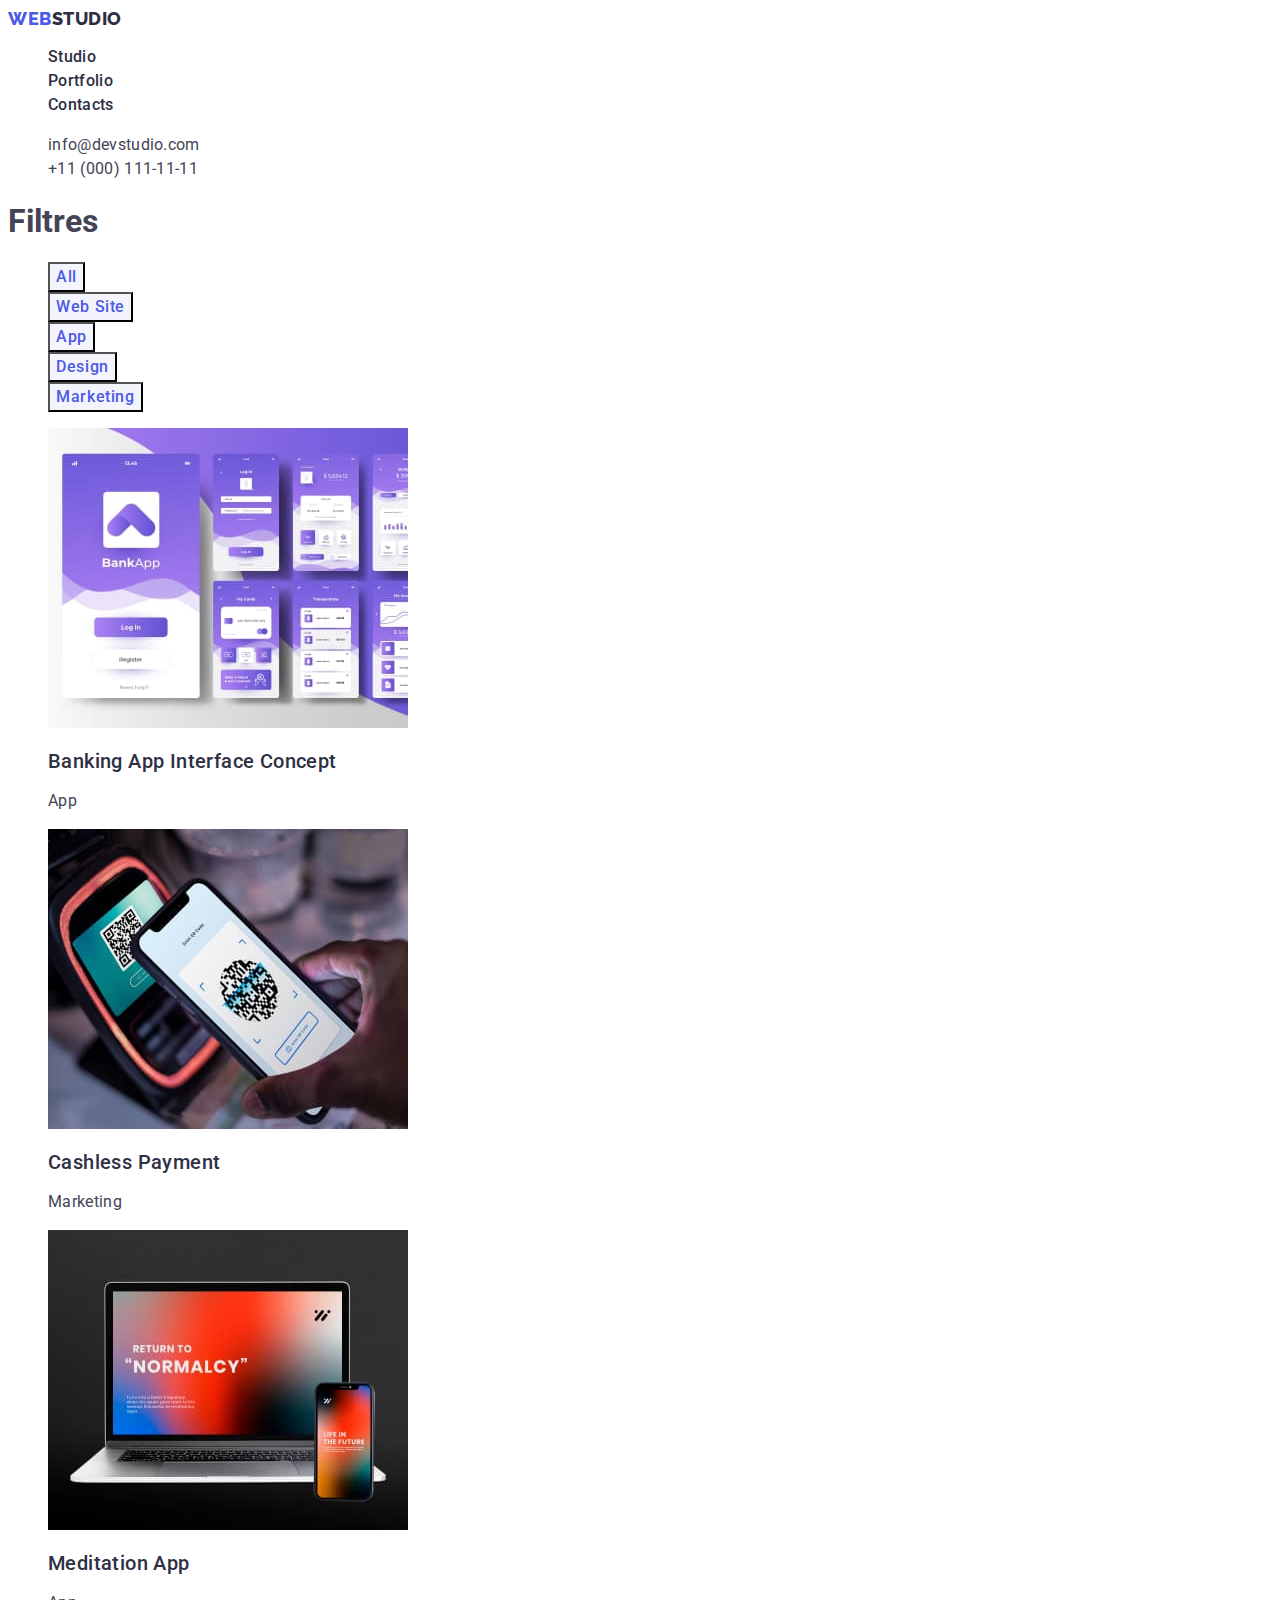
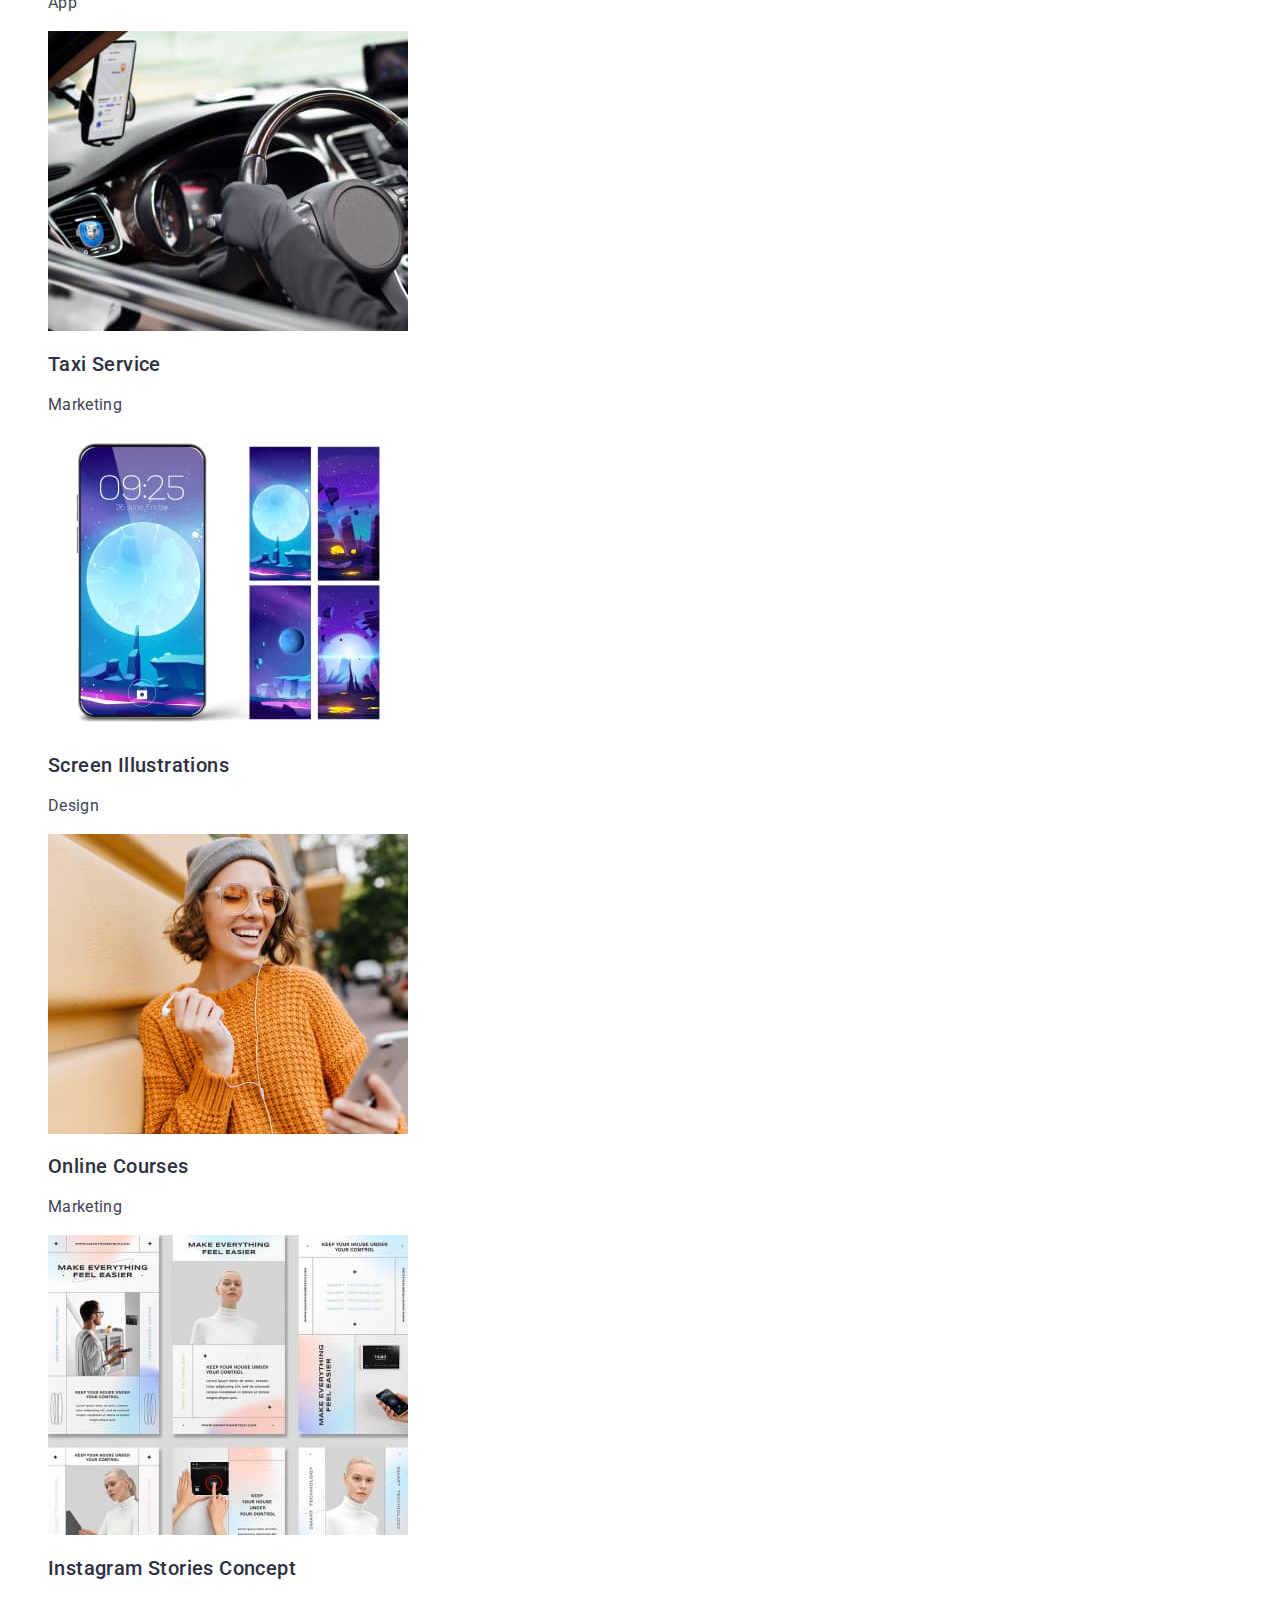
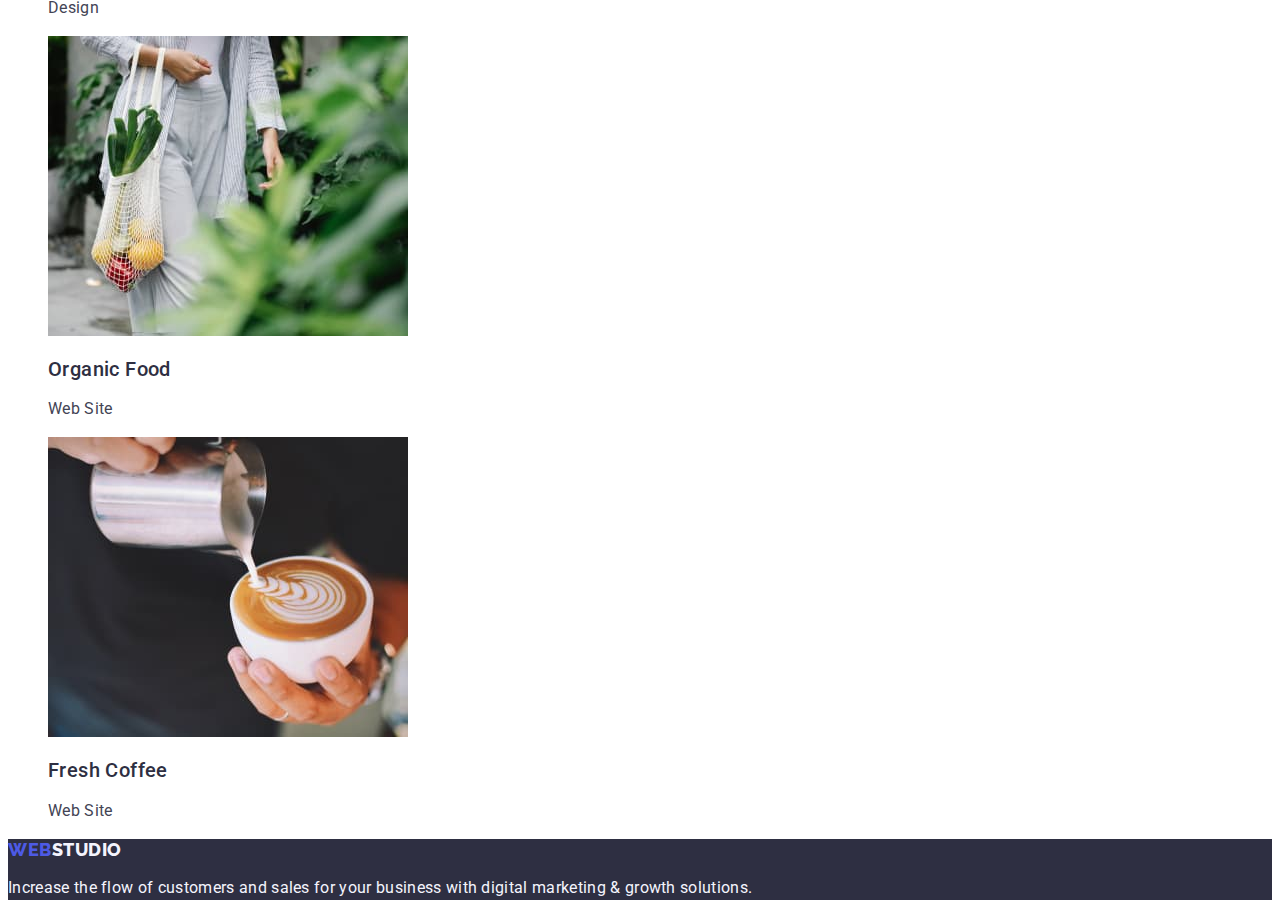
==== portfolio.html @ 87d930d7 "Initial commit" ====
<!DOCTYPE html>
<html lang="en">
<head>
    <meta charset="UTF-8">
    <meta name="viewport" content="width=device-width, initial-scale=1.0">
    <link rel="preconnect" href="https://fonts.googleapis.com">
    <link rel="preconnect" href="https://fonts.gstatic.com" crossorigin>
    <link href="https://fonts.googleapis.com/css2?family=Raleway:wght@800&family=Roboto:wght@400;500;700&display=swap"
        rel="stylesheet">
    <title>Portfolio</title>
    <link rel="stylesheet" href="./css/styles.css" />
</head>
<body>
    <header>
        <nav class="header-navigation">
          <a href="./portfolio.html" class="header-logo link">Web<span class="header-logo-span">Studio</span></a>  
            <ul class="header-menu list">
                <li class="header-menu-item"><a href="./index.html" class="header-menu-link link">Studio</a></li>
                <li class="header-menu-item"><a href="./portfolio.html" class="header-menu-link link">Portfolio</a></li>
                <li class="header-menu-item"><a href="" class="header-menu-link link">Contacts</a></li>
            </ul>
        </nav>
        <address class="adress">
            <ul class="addres-list list">
                <li><a  class="contact link" href="mailto:info@devstudio.com" >info@devstudio.com</a></li>
                <li><a class="contact link" href="tel:+110001111111" >+11 (000) 111-11-11</a></li>
            </ul>
        </address>
    </header>
    <main>
<section class="filters">
        <h1>Filtres</h1>
    <ul class="list">
        <li><button class="filters-btn" type="button">All</button></li>
        <li><button class="filters-btn" type="button">Web Site</button></li>
        <li><button class="filters-btn" type="button">App</button></li>
        <li><button class="filters-btn" type="button">Design</button></li>
        <li><button class="filters-btn" type="button">Marketing</button></li>
    </ul>
<ul class="list">
    <li><a href="" class="link"><img src="./images/Bankapp.jpg" alt="Bank app" width="360" height="300" /> 
            <h2 class="list-title">Banking App Interface Concept</h2>
            <p class="list-text">App</p> 
    </a>
    </li>
    <li><a href="" class="link"><img src="./images/Payment.jpg" alt="Payment" width="360" height="300" />
            <h2 class="list-title">Cashless Payment</h2>
            <p class="list-text">Marketing</p>
    </a>
    </li>
    <li><a href="" class="link"><img src="./images/Meditationapp.jpg" alt="Meditation" width="360" height="300" />
            <h2 class="list-title">Meditation App</h2>
            <p class="list-text">App</p>
    </a> 
    </li>
        <li><a href="" class="link"><img src="./images/Taxidriver.jpg" alt="Taxi" width="360" height="300" />
            <h2 class="list-title">Taxi Service</h2>
            <p class="list-text">Marketing</p>
        </a>
        <li><a href="" class="link"><img src="./images/Screen.jpg" alt="Screen" width="360" height="300" />
            <h2 class="list-title">Screen Illustrations</h2>
            <p class="list-text">Design</p>
        </a>
        </li>
        <li><a href="" class="link"><img src="./images/Online.jpg" alt="Online" width="360" height="300" />
            <h2 class="list-title">Online Courses</h2>
            <p class="list-text">Marketing</p>
        </a>
        </li>
    
        <li><a href="" class="link"><img src="./images/Insstory.jpg" alt="Ins story" width="360" height="300" />
            <h2 class="list-title">Instagram Stories Concept</h2>
            <p class="list-text">Design</p>
        </a>
        </li>
        <li><a href="" class="link"><img src="./images/Organicfood.jpg" alt="Organic food" width="360" height="300"/> 
            <h2 class="list-title">Organic Food</h2>
            <p class="list-text">Web Site</p>
            </a>
      </li>
        <li><a href="" class="link"><img src="./images/Freshcoffee.jpg" alt="Fresh coffee" width="360" height="300"/>
            <h2 class="list-title">Fresh Coffee</h2>
            <p class="list-text">Web Site</p>
        </a>
        </li>
</ul>
</section>
    </main>
    <footer class="footer">
        <a href="./portfolio.html" class="footer-logo link">Web<span class="footer-logo-span">Studio</span></a>
        <p class="footer-text">Increase the flow of customers and sales for your business with digital marketing & growth solutions.</p>
    </footer>
</body> 
</html>
---- css/styles.css ----
:root {
  --brand-color: #2e2f42;
  --color-text: #fff;
  --color-logo: #4d5ae5;
  --color-contact: #434455;
  --color-back: #f4f4f4;
  --color-btn: #f4f4fd;
  --color-ground: #ffffff;
}
body {
  font-family: "Roboto", sans-serif;
  color: #434455;
  background-color: var(--color-ground);
}
.link {
  text-decoration: none;
}
.list {
  list-style-type: none;
}

/** ------------- MAIN PAGE ------------**/

/** ------Hero ------ **/
.hero {
  background: var(--brand-color);
}
.hero-title {
  color: var(--color-text);
  font-size: 56px;
  text-align: center;
  font-family: "Roboto", sans-serif;
  font-weight: 700;
  line-height: 1.07;
  letter-spacing: 0.02em;
}
.hero-btn {
  color: var(--color-text);
  background: var(--color-logo);
  font-size: 16px;
  font-family: "Roboto", sans-serif;
  font-weight: 500;
  line-height: 1.5;
  letter-spacing: 0.04em;
  cursor: pointer;
}
.hero-btn:hover,
.hero-btn:focus {
  background-color: #404bbf;
}
/** ----Feature---**/
.feature-title {
  color: var(--brand-color);
  font-size: 20px;
  font-family: "Roboto", sans-serif;
  font-weight: 500;
  line-height: 1.2;
  letter-spacing: 0.02em;
}
.feature-text {
  color: var(--color-contact);
  font-size: 16px;
  font-family: "Roboto", sans-serif;
  line-height: 1.5;
  letter-spacing: 0.02em;
}

/**-----Section 3 What we are doing----**/
.do-title {
  color: var(--brand-color);
  font-size: 36px;
  text-align: center;
  font-weight: 700;
  line-height: 1.11;
  letter-spacing: 0.02em;
  text-transform: capitalize;
}

/**-----Section 4 Team ------**/
.team {
  background-color: #f4f4fd;
}
.team-item {
  background-color: var(--color-ground);
}
.team-title {
  color: var(--brand-color);
  font-size: 36px;
  text-align: center;
  font-weight: 700;
  line-height: 1.11;
  letter-spacing: 0.02em;
  text-transform: capitalize;
}
.team-names {
  color: var(--brand-color);
  font-size: 20px;
  font-family: "Roboto", sans-serif;
  font-weight: 500;
  line-height: 1.2;
  letter-spacing: 0.02em;
}
.team-jobs {
  color: var(--color-contact);
  background-color: var(--color-ground);
  font-size: 16px;
  font-family: "Roboto", sans-serif;
  line-height: 1.5;
  letter-spacing: 0.02em;
}

/**--------- HEADER ---------*/

.header-logo {
  color: var(--color-logo);
  font-size: 18px;
  font-style: normal;
  font-weight: 800;
  font-family: "Raleway", sans-serif;
  line-height: 1.17;
  letter-spacing: 0.03em;
  text-transform: uppercase;
}
.header-logo-span {
  color: var(--brand-color);
  font-size: 18px;
  font-style: normal;
  font-weight: 800;
  font-family: "Raleway", sans-serif;
  line-height: 1.17;
  letter-spacing: 0.03em;
  text-transform: uppercase;
}
.header-menu-link:hover,
.header-menu-link:focus {
  color: #404bbf;
}

.header-menu-link {
  color: var(--brand-color);
  font-size: 16px;
  font-weight: 500;
  line-height: 1.5;
  letter-spacing: 0.02em;
}

.adress {
  font-style: normal;
}
.contact {
  color: var(--color-contact);
  font-size: 16px;
  font-style: normal;
  font-weight: 400;
  line-height: 1.5;
  letter-spacing: 0.02em;
}
.contact:hover,
.contact:focus {
  color: #404bbf;
}
/**--------FILTRES--------*/
.filters-btn {
  color: var(--color-logo);
  background-color: var(--color-btn);
  font-size: 16px;
  font-family: "Roboto", sans-serif;
  font-weight: 500;
  line-height: 1.5;
  letter-spacing: 0.04em;
  cursor: pointer;
}
.filters-btn:hover,
.filters-btn:focus {
  background-color: #404bbf;
  color: var(--color-ground);
}
.list-title {
  color: var(--brand-color);
  font-size: 20px;
  font-weight: 500;
  line-height: 1.2;
  letter-spacing: 0.02em;
}
.list-text {
  color: var(--color-contact);
  font-size: 16px;
  line-height: 1.5;
  letter-spacing: 0.02em;
}

/**------FOOTER-----**/
.footer {
  background-color: var(--brand-color);
}

.footer-logo {
  color: var(--color-logo);
  font-size: 18px;
  font-family: "Raleway", sans-serif;
  font-style: normal;
  font-weight: 800;
  line-height: 1.17;
  letter-spacing: 0.03em;
  text-transform: uppercase;
}
.footer-logo-span {
  color: var(--color-btn);
  font-size: 18px;
  font-family: "Raleway", sans-serif;
  font-style: normal;
  font-weight: 800;
  line-height: 1.17;
  letter-spacing: 0.03em;
  text-transform: uppercase;
}
.footer-text {
  color: var(--color-btn);
  font-size: 16px;
  font-family: "Roboto", sans-serif;
  line-height: 1.5;
  letter-spacing: 0.02em;
  background-color: var(--brand-color);
}
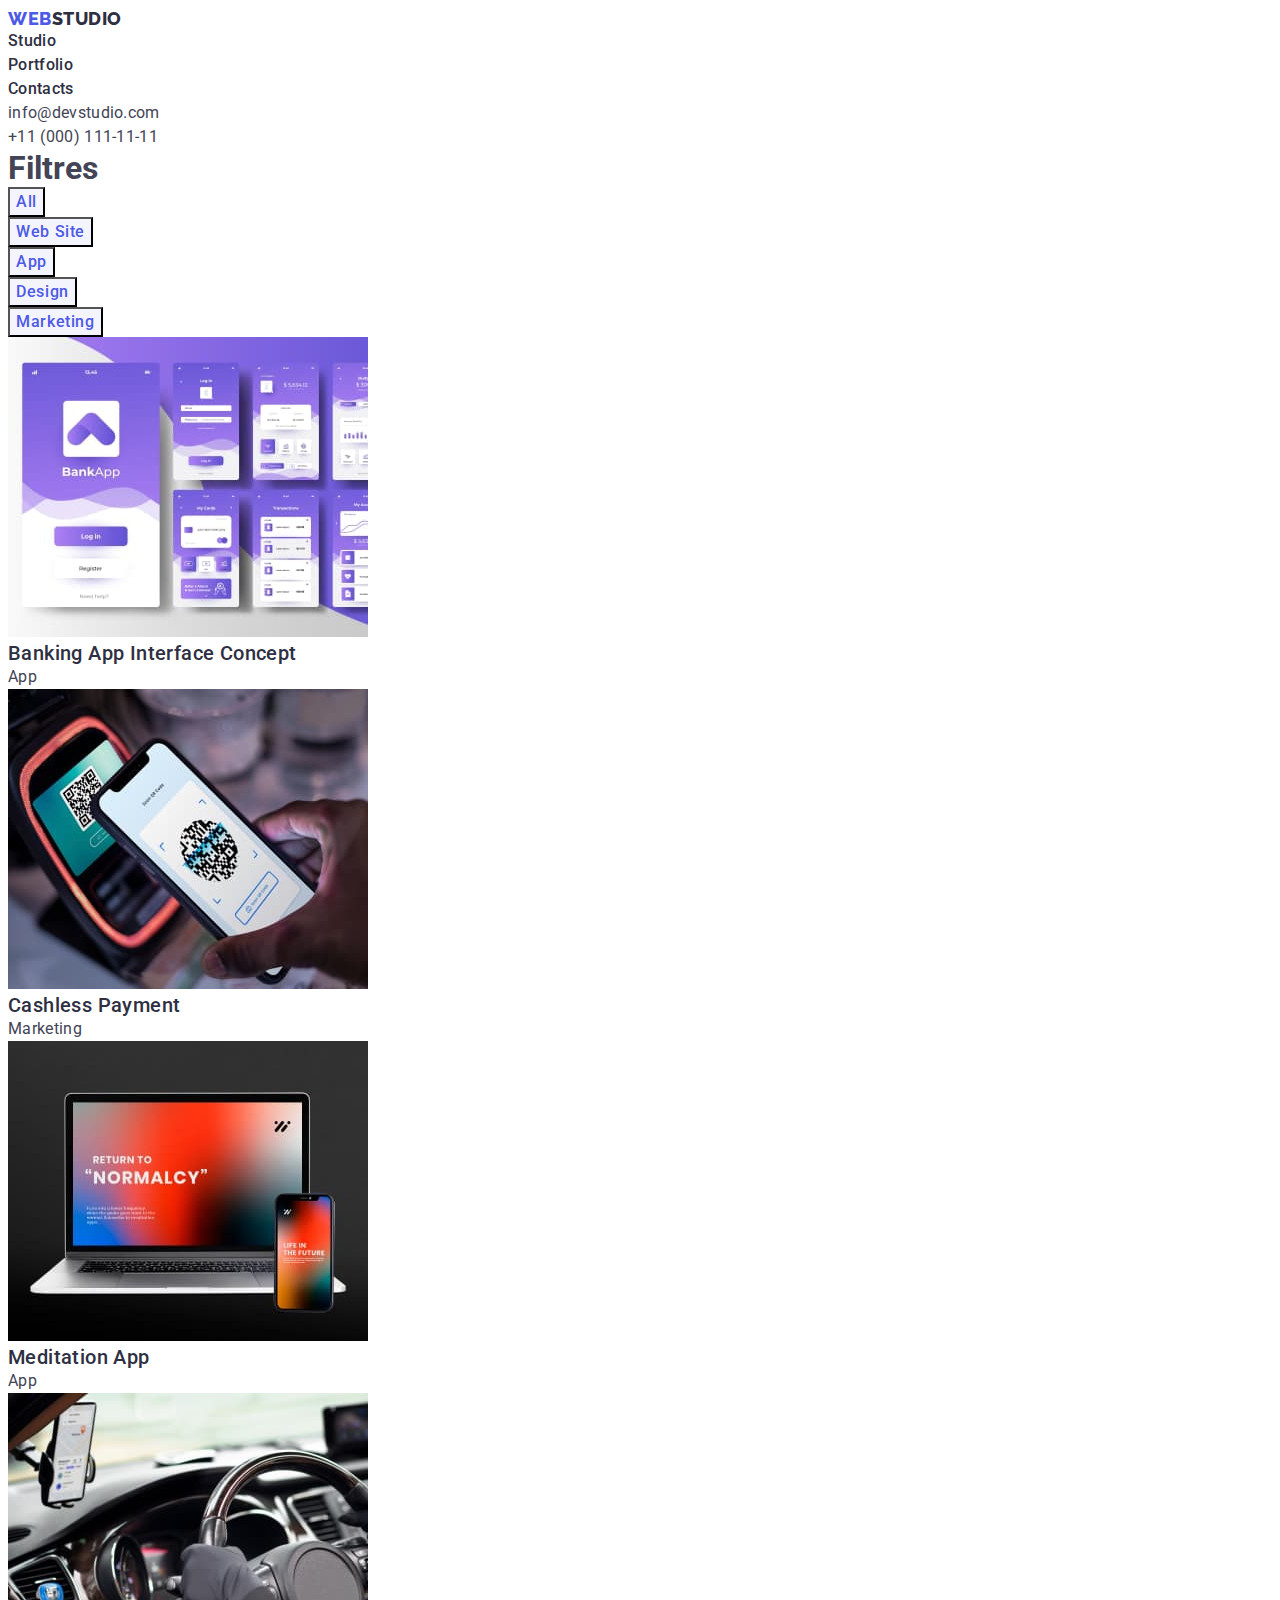
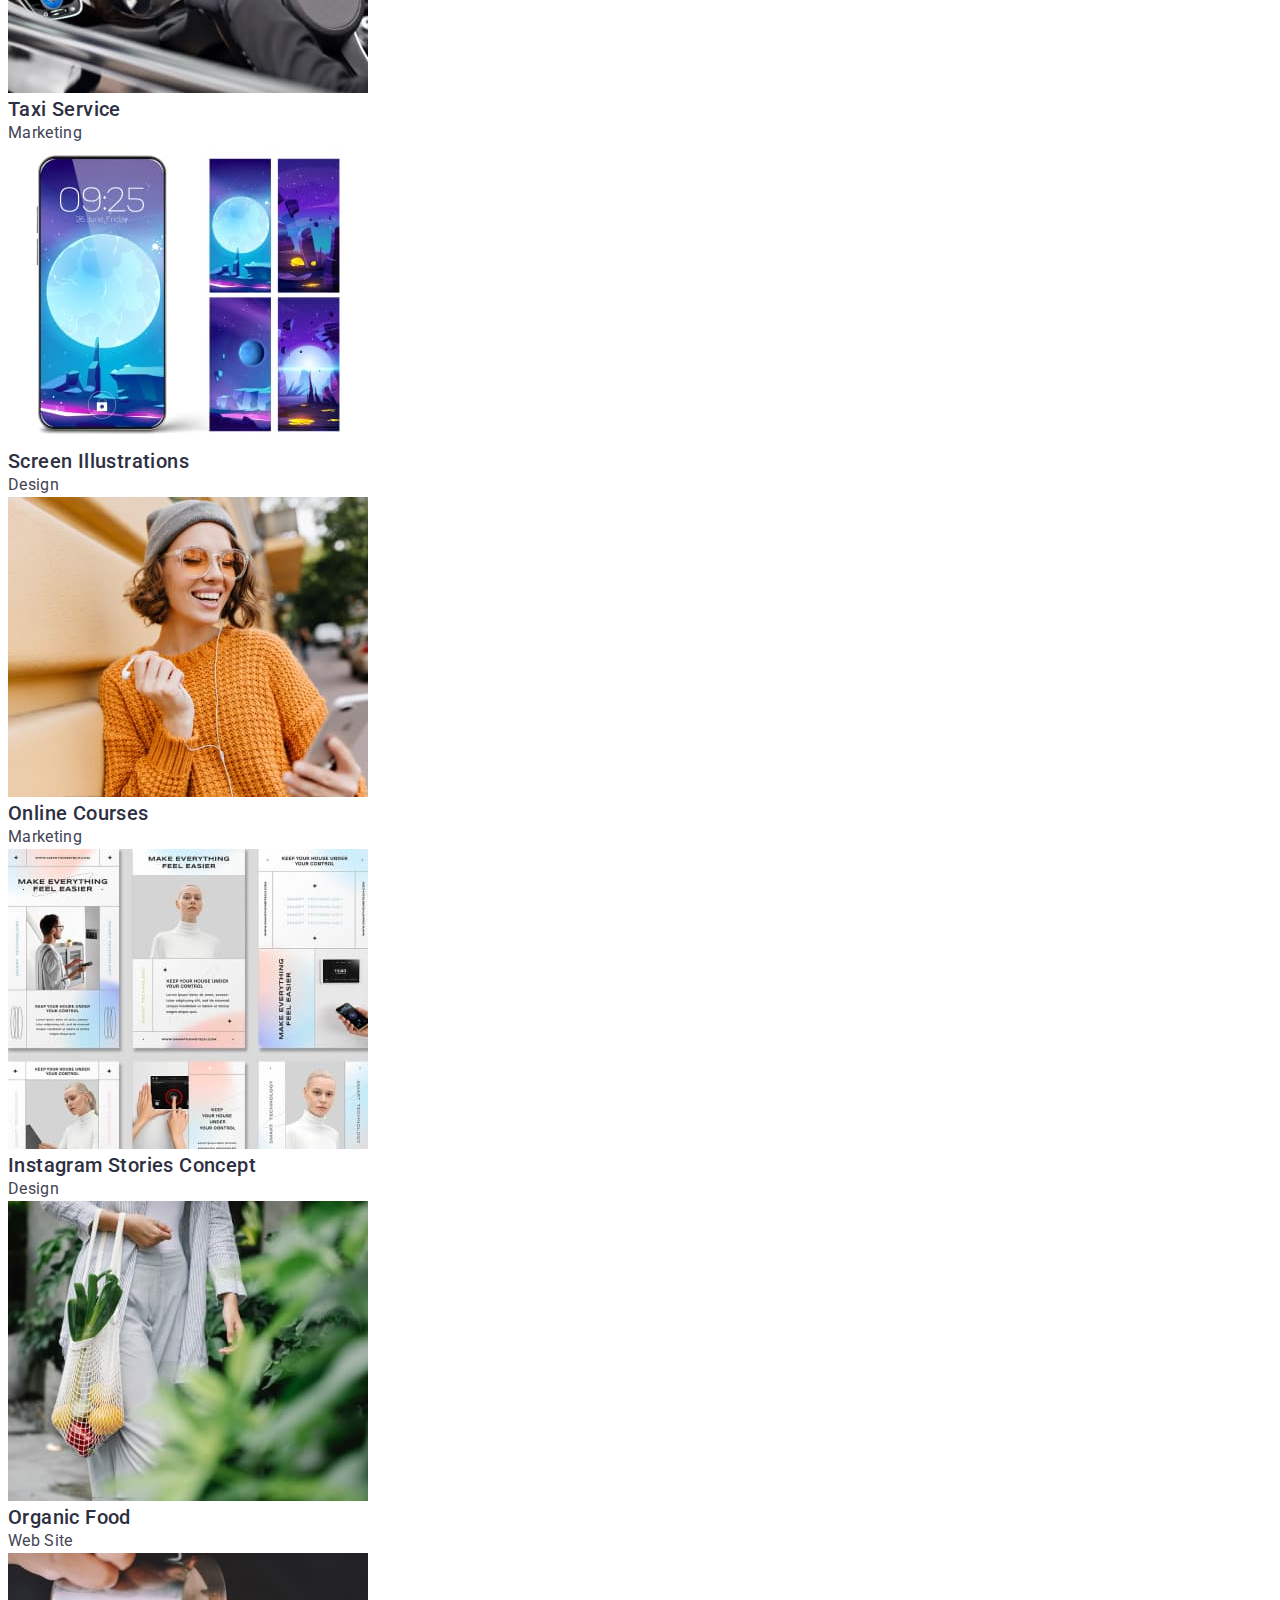
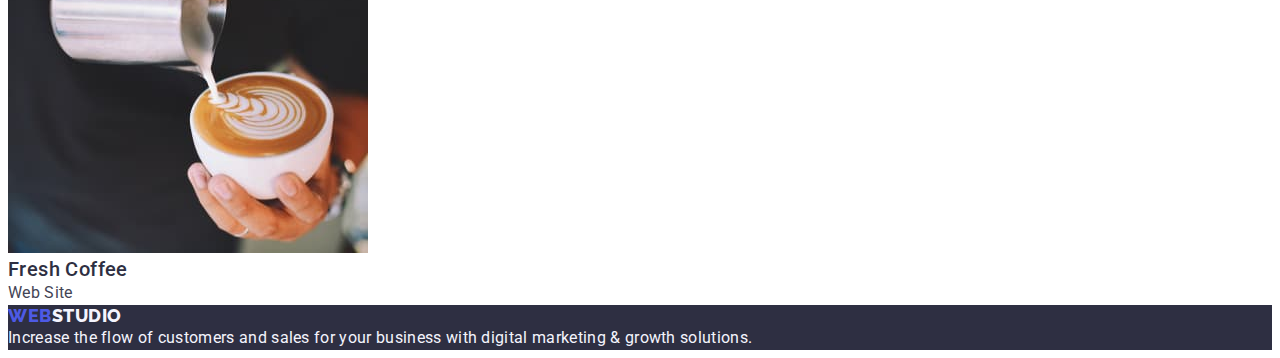
==== commit 0c1f72df: "normolized" ====
--- a/portfolio.html
+++ b/portfolio.html
@@ -8,6 +8,9 @@
     <link href="https://fonts.googleapis.com/css2?family=Raleway:wght@800&family=Roboto:wght@400;500;700&display=swap"
         rel="stylesheet">
     <title>Portfolio</title>
+    <link rel="stylesheet" href="https://cdnjs.cloudflare.com/ajax/libs/modern-normalize/2.0.0/modern-normalize.min.css"
+        integrity="sha512-4xo8blKMVCiXpTaLzQSLSw3KFOVPWhm/TRtuPVc4WG6kUgjH6J03IBuG7JZPkcWMxJ5huwaBpOpnwYElP/m6wg=="
+        crossorigin="anonymous" referrerpolicy="no-referrer" />
     <link rel="stylesheet" href="./css/styles.css" />
 </head>
 <body>
--- a/css/styles.css
+++ b/css/styles.css
@@ -7,6 +7,22 @@
   --color-btn: #f4f4fd;
   --color-ground: #ffffff;
 }
+p,
+h1,
+h2,
+h3,
+h4,
+h5,
+h6 {
+  margin-top: 0;
+  margin-bottom: 0;
+}
+ul,
+ol {
+  margin-top: 0;
+  margin-bottom: 0;
+  padding-left: 0;
+}
 body {
   font-family: "Roboto", sans-serif;
   color: #434455;
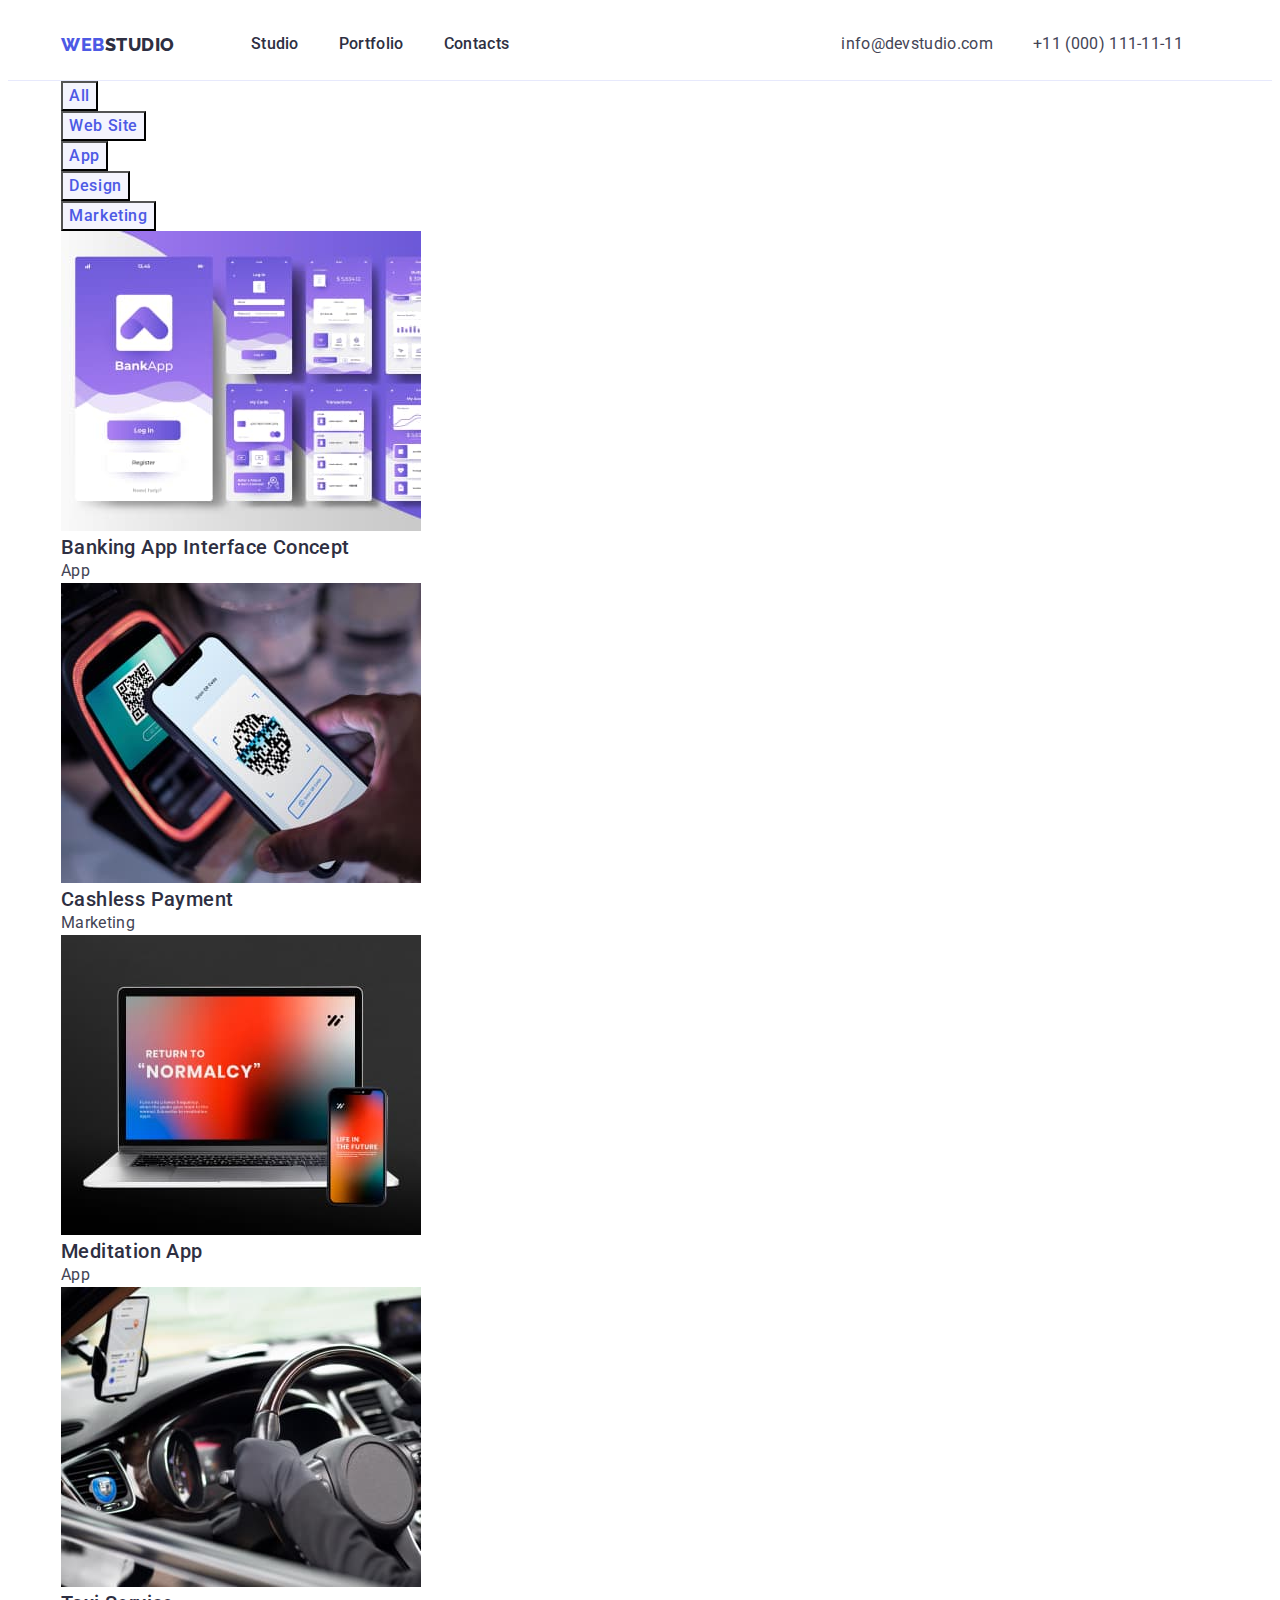
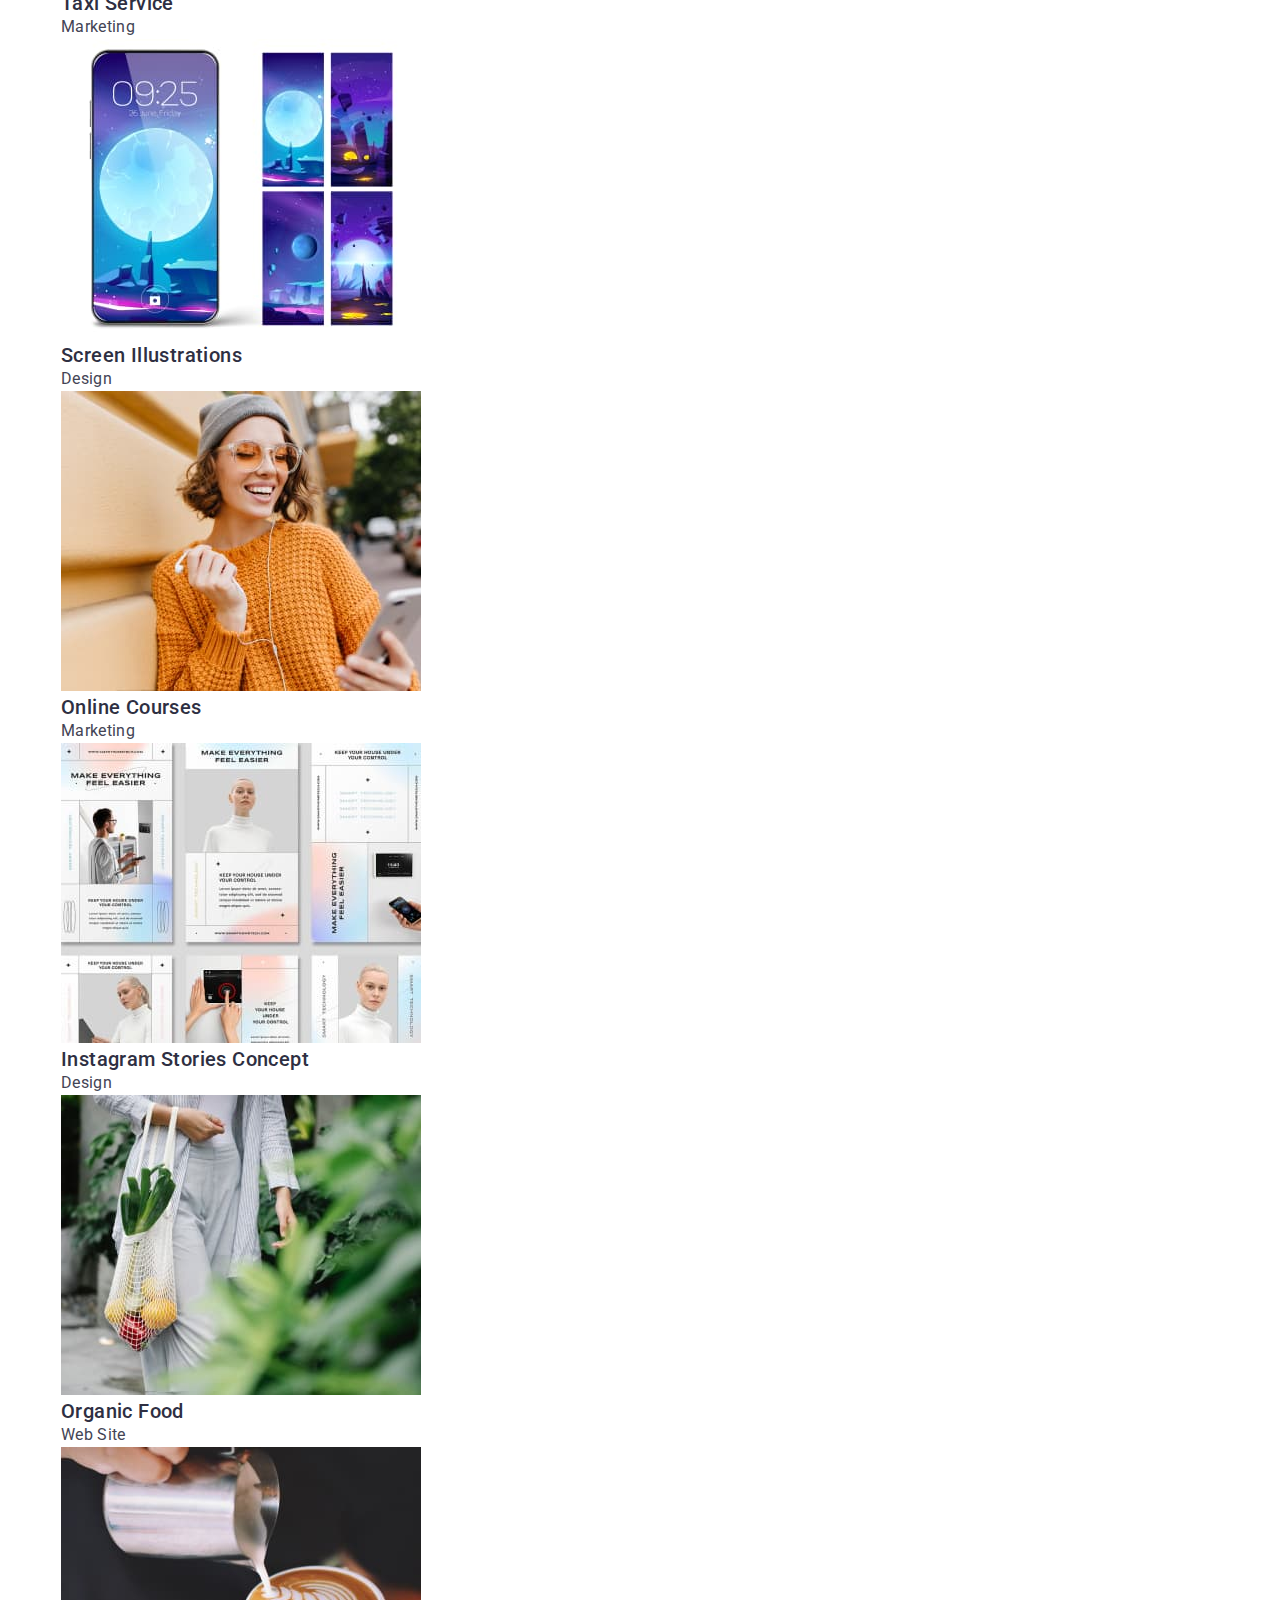
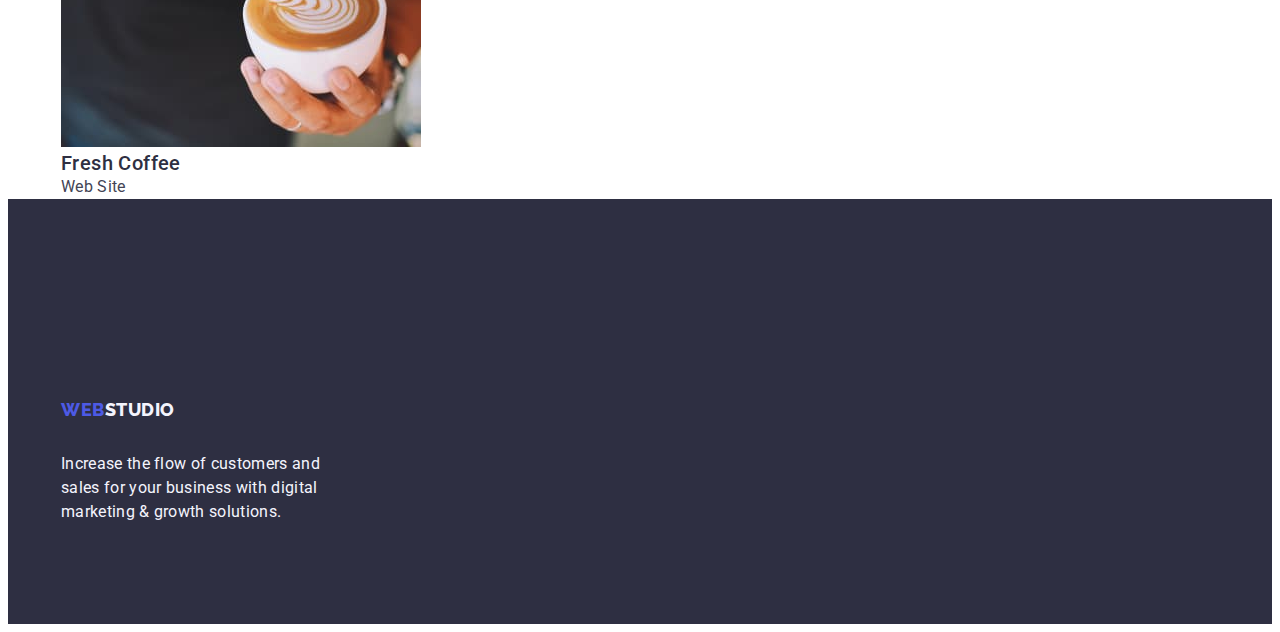
==== commit 51f8d3e5: "Update portfolio.html" ====
--- a/portfolio.html
+++ b/portfolio.html
@@ -14,8 +14,9 @@
     <link rel="stylesheet" href="./css/styles.css" />
 </head>
 <body>
-    <header>
-        <nav class="header-navigation">
+    <header class="header">
+    <div class="container header-container">
+        <nav class="header-nav">
           <a href="./portfolio.html" class="header-logo link">Web<span class="header-logo-span">Studio</span></a>  
             <ul class="header-menu list">
                 <li class="header-menu-item"><a href="./index.html" class="header-menu-link link">Studio</a></li>
@@ -24,15 +25,17 @@
             </ul>
         </nav>
         <address class="adress">
-            <ul class="addres-list list">
+            <ul class="header-contact list">
                 <li><a  class="contact link" href="mailto:info@devstudio.com" >info@devstudio.com</a></li>
                 <li><a class="contact link" href="tel:+110001111111" >+11 (000) 111-11-11</a></li>
             </ul>
         </address>
+       </div> 
     </header>
     <main>
 <section class="filters">
-        <h1>Filtres</h1>
+    <div class="container">
+        <h1 class="visually-hidden">Filtres</h1>
     <ul class="list">
         <li><button class="filters-btn" type="button">All</button></li>
         <li><button class="filters-btn" type="button">Web Site</button></li>
@@ -87,11 +90,14 @@
         </a>
         </li>
 </ul>
+</div>
 </section>
     </main>
     <footer class="footer">
+    <div class="container"> 
         <a href="./portfolio.html" class="footer-logo link">Web<span class="footer-logo-span">Studio</span></a>
         <p class="footer-text">Increase the flow of customers and sales for your business with digital marketing & growth solutions.</p>
+    </div>
     </footer>
 </body> 
 </html>--- a/css/styles.css
+++ b/css/styles.css
@@ -28,6 +28,25 @@
   color: #434455;
   background-color: var(--color-ground);
 }
+.visually-hidden {
+  position: absolute;
+  width: 1px;
+  height: 1px;
+  margin: -1px;
+  border: 0;
+  padding: 0;
+  white-space: nowrap;
+  clip-path: inset(100%);
+  clip: rect(0 0 0 0);
+  overflow: hidden;
+}
+.container {
+  width: 100%;
+  max-width: 1158px;
+  padding-left: 15px;
+  padding-right: 15px;
+  margin: 0 auto;
+}
 .link {
   text-decoration: none;
 }
@@ -35,97 +54,12 @@
   list-style-type: none;
 }
 
-/** ------------- MAIN PAGE ------------**/
-
-/** ------Hero ------ **/
-.hero {
-  background: var(--brand-color);
-}
-.hero-title {
-  color: var(--color-text);
-  font-size: 56px;
-  text-align: center;
-  font-family: "Roboto", sans-serif;
-  font-weight: 700;
-  line-height: 1.07;
-  letter-spacing: 0.02em;
-}
-.hero-btn {
-  color: var(--color-text);
-  background: var(--color-logo);
-  font-size: 16px;
-  font-family: "Roboto", sans-serif;
-  font-weight: 500;
-  line-height: 1.5;
-  letter-spacing: 0.04em;
-  cursor: pointer;
-}
-.hero-btn:hover,
-.hero-btn:focus {
-  background-color: #404bbf;
-}
-/** ----Feature---**/
-.feature-title {
-  color: var(--brand-color);
-  font-size: 20px;
-  font-family: "Roboto", sans-serif;
-  font-weight: 500;
-  line-height: 1.2;
-  letter-spacing: 0.02em;
-}
-.feature-text {
-  color: var(--color-contact);
-  font-size: 16px;
-  font-family: "Roboto", sans-serif;
-  line-height: 1.5;
-  letter-spacing: 0.02em;
-}
-
-/**-----Section 3 What we are doing----**/
-.do-title {
-  color: var(--brand-color);
-  font-size: 36px;
-  text-align: center;
-  font-weight: 700;
-  line-height: 1.11;
-  letter-spacing: 0.02em;
-  text-transform: capitalize;
-}
-
-/**-----Section 4 Team ------**/
-.team {
-  background-color: #f4f4fd;
-}
-.team-item {
-  background-color: var(--color-ground);
-}
-.team-title {
-  color: var(--brand-color);
-  font-size: 36px;
-  text-align: center;
-  font-weight: 700;
-  line-height: 1.11;
-  letter-spacing: 0.02em;
-  text-transform: capitalize;
-}
-.team-names {
-  color: var(--brand-color);
-  font-size: 20px;
-  font-family: "Roboto", sans-serif;
-  font-weight: 500;
-  line-height: 1.2;
-  letter-spacing: 0.02em;
-}
-.team-jobs {
-  color: var(--color-contact);
-  background-color: var(--color-ground);
-  font-size: 16px;
-  font-family: "Roboto", sans-serif;
-  line-height: 1.5;
-  letter-spacing: 0.02em;
-}
-
 /**--------- HEADER ---------*/
+.header {
+  border-bottom: 1px solid #e7e9fc;
+  background: var(--color-text);
+  flex-shrink: 0;
+}
 
 .header-logo {
   color: var(--color-logo);
@@ -136,6 +70,8 @@
   line-height: 1.17;
   letter-spacing: 0.03em;
   text-transform: uppercase;
+  padding-top: 25.5px;
+  padding-bottom: 25.5px;
 }
 .header-logo-span {
   color: var(--brand-color);
@@ -146,7 +82,33 @@
   line-height: 1.17;
   letter-spacing: 0.03em;
   text-transform: uppercase;
-}
+  padding-top: 25.5px;
+  padding-bottom: 25.5px;
+}
+.header-container {
+  display: flex;
+  align-items: center;
+  gap: 332px;
+}
+.header-nav {
+  display: flex;
+  align-items: center;
+  gap: 76px;
+}
+.header-menu {
+  display: flex;
+  gap: 40px;
+  display: inline-flex;
+  align-items: flex-start;
+  padding-top: 24px;
+  padding-bottom: 24px;
+}
+.header-contact {
+  display: flex;
+  gap: 40px;
+  margin-left: auto;
+}
+
 .header-menu-link:hover,
 .header-menu-link:focus {
   color: #404bbf;
@@ -175,6 +137,158 @@
 .contact:focus {
   color: #404bbf;
 }
+
+/** ------------- MAIN PAGE ------------**/
+
+/** ------Hero ------ **/
+.hero {
+  background: var(--brand-color);
+  padding: 188px 472px;
+}
+.hero-title {
+  color: var(--color-text);
+  font-size: 56px;
+  text-align: center;
+  font-family: "Roboto", sans-serif;
+  font-weight: 700;
+  line-height: 1.07;
+  letter-spacing: 0.02em;
+  max-width: 496px;
+  margin: 0 auto;
+  margin-bottom: 48px;
+}
+.hero-btn {
+  color: var(--color-text);
+  background: var(--color-logo);
+  font-size: 16px;
+  font-family: "Roboto", sans-serif;
+  font-weight: 500;
+  line-height: 1.5;
+  letter-spacing: 0.04em;
+  cursor: pointer;
+  display: block;
+  padding: 16px 32px;
+  border-radius: 4px;
+  margin: 0 auto;
+}
+.hero-btn:hover,
+.hero-btn:focus {
+  background-color: #404bbf;
+}
+
+/**------Feature-----**/
+.feature-title {
+  color: var(--brand-color);
+  font-size: 20px;
+  font-family: "Roboto", sans-serif;
+  font-weight: 500;
+  line-height: 1.2;
+  letter-spacing: 0.02em;
+  margin-bottom: 8px;
+}
+.feature-text {
+  color: var(--color-contact);
+  font-size: 16px;
+  font-family: "Roboto", sans-serif;
+  line-height: 1.5;
+  letter-spacing: 0.02em;
+  display: flex;
+  width: 264px;
+  flex-direction: column;
+}
+.feature-list {
+  padding-right: 15px;
+  padding-left: 15px;
+  padding-top: 120px;
+  padding-bottom: 120px;
+  display: flex;
+  margin: 0 auto;
+  gap: 24px;
+}
+
+/**-----Section 3 What we are doing----**/
+.do-title {
+  color: var(--brand-color);
+  font-size: 36px;
+  text-align: center;
+  font-weight: 700;
+  line-height: 1.11;
+  letter-spacing: 0.02em;
+  text-transform: capitalize;
+  margin: 0 auto;
+  padding-bottom: 72px;
+}
+.do-list-item {
+  width: calc((100%-24px * 2) / 3);
+  padding-bottom: 120px;
+}
+.do-list {
+  display: flex;
+  gap: 24px;
+}
+.do-img {
+  border: 1px solid #e7e9fc;
+}
+
+/**-----Section 4 Team ------**/
+.team {
+  background-color: #f4f4fd;
+}
+.team-item {
+  background-color: var(--color-ground);
+  width: calc((100%-24px * 3) / 4);
+  border-radius: 0px 0px 4px 4px;
+  background: var(--color-text);
+  box-shadow: 0px 2px 1px 0px rgba(46, 47, 66, 0.08),
+    0px 1px 1px 0px rgba(46, 47, 66, 0.16),
+    0px 1px 6px 0px rgba(46, 47, 66, 0.08);
+}
+.team-list {
+  display: flex;
+  gap: 24px;
+  padding-bottom: 120px;
+}
+
+.team-title {
+  color: var(--brand-color);
+  font-size: 36px;
+  text-align: center;
+  font-weight: 700;
+  line-height: 1.11;
+  letter-spacing: 0.02em;
+  text-transform: capitalize;
+  margin: 0 auto;
+  padding-bottom: 72px;
+  padding-top: 72px;
+
+  text-align: center;
+}
+.team-names {
+  color: var(--brand-color);
+  font-size: 20px;
+  font-family: "Roboto", sans-serif;
+  font-weight: 500;
+  line-height: 1.2;
+  letter-spacing: 0.02em;
+
+  margin: 0 auto;
+  text-align: center;
+  padding-bottom: 8px;
+  padding-top: 32px;
+}
+.team-jobs {
+  color: var(--color-contact);
+  background-color: var(--color-ground);
+  font-size: 16px;
+  font-family: "Roboto", sans-serif;
+  line-height: 1.5;
+  letter-spacing: 0.02em;
+  text-align: center;
+
+  padding-bottom: 32px;
+  margin: 0 auto;
+}
+
 /**--------FILTRES--------*/
 .filters-btn {
   color: var(--color-logo);
@@ -219,6 +333,9 @@
   line-height: 1.17;
   letter-spacing: 0.03em;
   text-transform: uppercase;
+  display: inline-block;
+  margin-bottom: 16px;
+  padding-top: 100px;
 }
 .footer-logo-span {
   color: var(--color-btn);
@@ -229,6 +346,9 @@
   line-height: 1.17;
   letter-spacing: 0.03em;
   text-transform: uppercase;
+  display: inline-block;
+  margin-bottom: 16px;
+  padding-top: 100px;
 }
 .footer-text {
   color: var(--color-btn);
@@ -237,4 +357,7 @@
   line-height: 1.5;
   letter-spacing: 0.02em;
   background-color: var(--brand-color);
-}
+  display: flex;
+  max-width: 264px;
+  padding-bottom: 100px;
+}
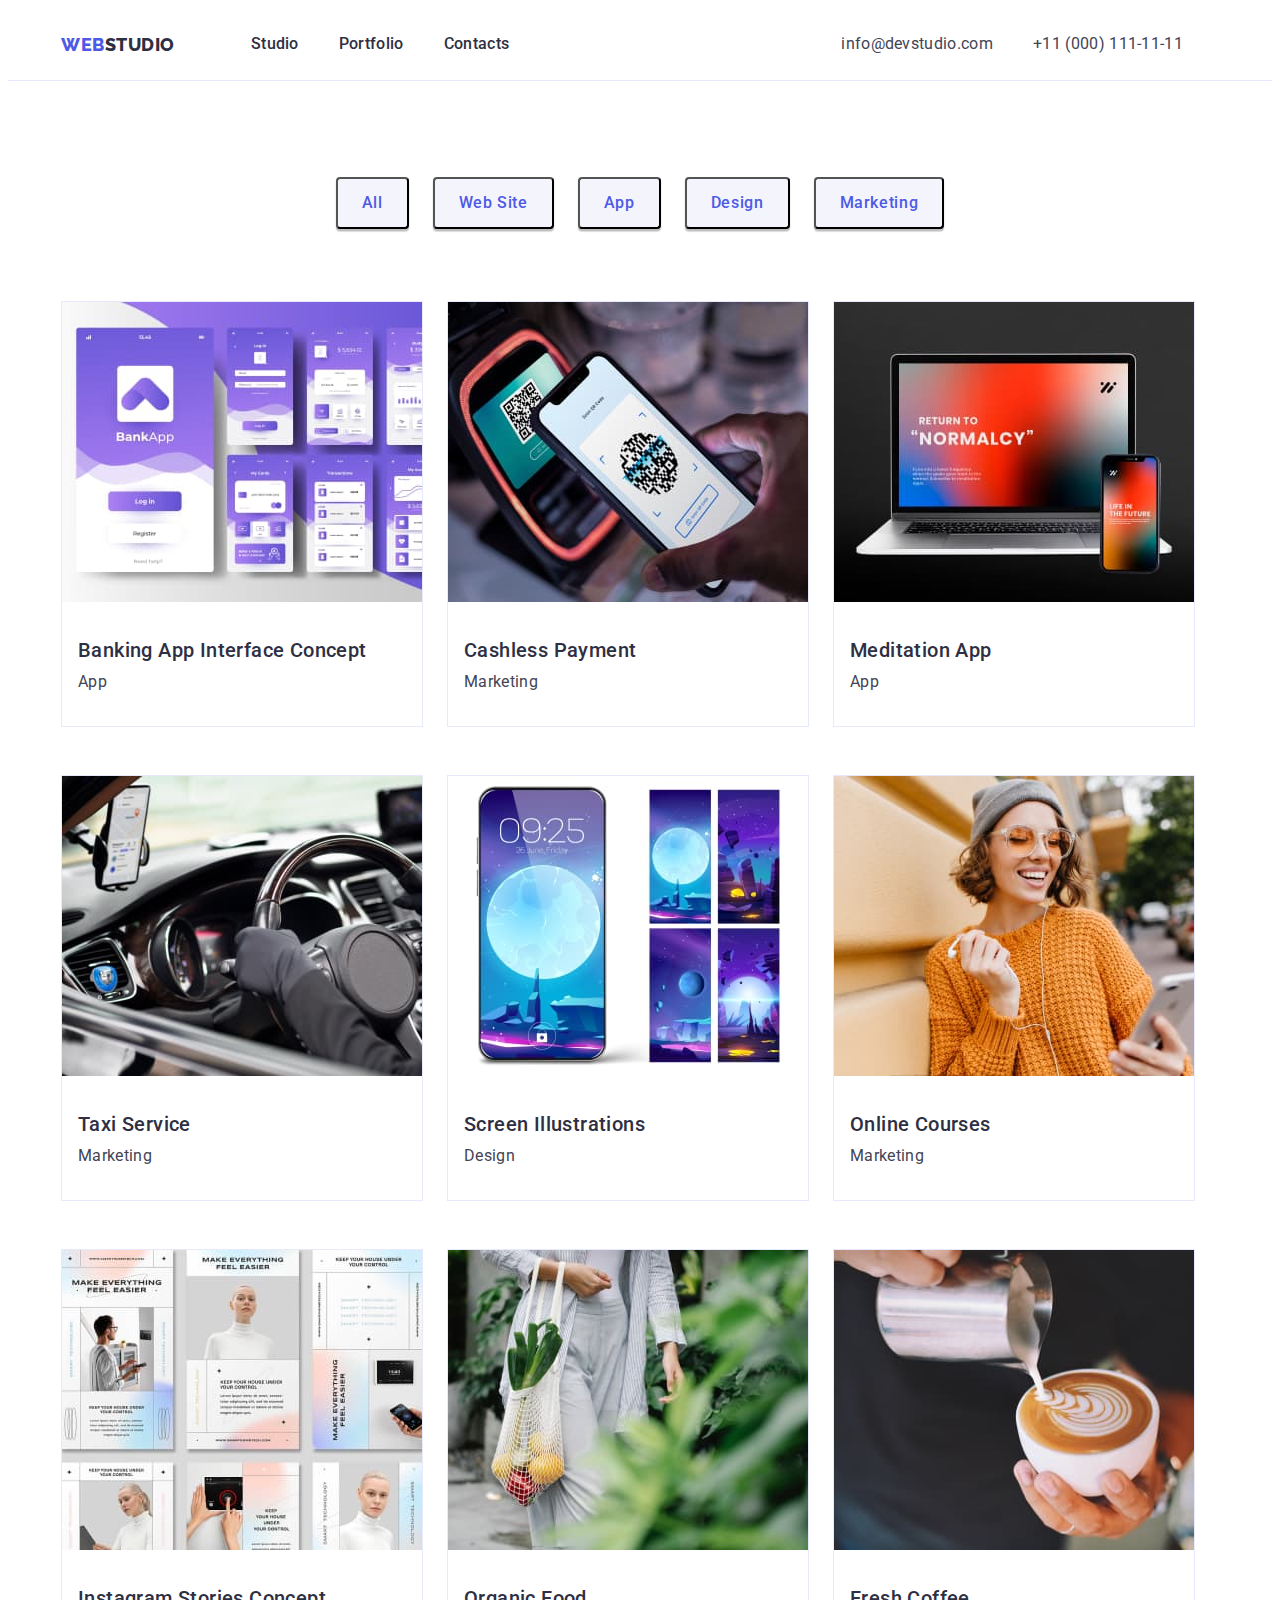
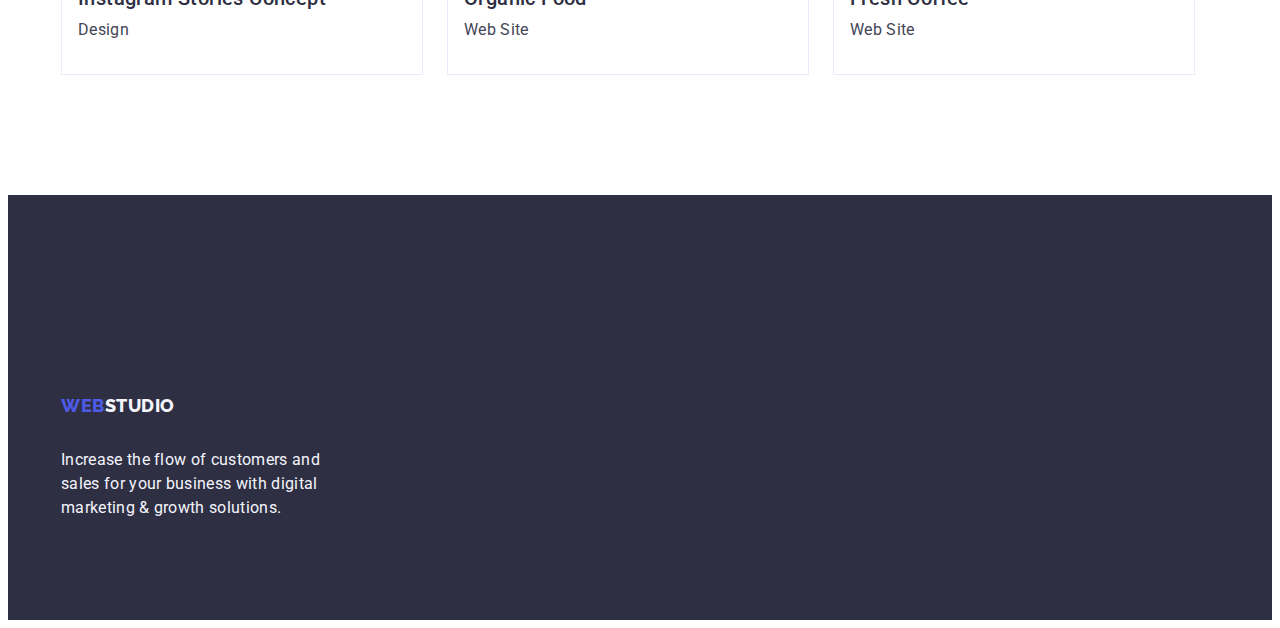
==== commit cf34aa35: "adds" ====
--- a/portfolio.html
+++ b/portfolio.html
@@ -36,55 +36,55 @@
 <section class="filters">
     <div class="container">
         <h1 class="visually-hidden">Filtres</h1>
-    <ul class="list">
-        <li><button class="filters-btn" type="button">All</button></li>
-        <li><button class="filters-btn" type="button">Web Site</button></li>
-        <li><button class="filters-btn" type="button">App</button></li>
-        <li><button class="filters-btn" type="button">Design</button></li>
-        <li><button class="filters-btn" type="button">Marketing</button></li>
+    <ul class="filters-list list">
+        <li class="filters-item"><button class="filters-btn" type="button">All</button></li>
+        <li class="filters-item"><button class="filters-btn" type="button">Web Site</button></li>
+        <li class="filters-item"><button class="filters-btn" type="button">App</button></li>
+        <li class="filters-item"><button class="filters-btn" type="button">Design</button></li>
+        <li class="filters-item"><button class="filters-btn" type="button">Marketing</button></li>
     </ul>
-<ul class="list">
-    <li><a href="" class="link"><img src="./images/Bankapp.jpg" alt="Bank app" width="360" height="300" /> 
+<ul class="phone-list list">
+    <li class="phone-item"><a href="" class="link"><img src="./images/Bankapp.jpg" alt="Bank app" width="360" height="300" /> 
             <h2 class="list-title">Banking App Interface Concept</h2>
             <p class="list-text">App</p> 
     </a>
     </li>
-    <li><a href="" class="link"><img src="./images/Payment.jpg" alt="Payment" width="360" height="300" />
+    <li class="phone-item"><a href="" class="link"><img src="./images/Payment.jpg" alt="Payment" width="360" height="300" />
             <h2 class="list-title">Cashless Payment</h2>
             <p class="list-text">Marketing</p>
     </a>
     </li>
-    <li><a href="" class="link"><img src="./images/Meditationapp.jpg" alt="Meditation" width="360" height="300" />
+    <li class="phone-item"><a href="" class="link"><img src="./images/Meditationapp.jpg" alt="Meditation" width="360" height="300" />
             <h2 class="list-title">Meditation App</h2>
             <p class="list-text">App</p>
     </a> 
     </li>
-        <li><a href="" class="link"><img src="./images/Taxidriver.jpg" alt="Taxi" width="360" height="300" />
+        <li class="phone-item"><a href="" class="link"><img src="./images/Taxidriver.jpg" alt="Taxi" width="360" height="300" />
             <h2 class="list-title">Taxi Service</h2>
             <p class="list-text">Marketing</p>
         </a>
-        <li><a href="" class="link"><img src="./images/Screen.jpg" alt="Screen" width="360" height="300" />
+        <li class="phone-item"><a href="" class="link"><img src="./images/Screen.jpg" alt="Screen" width="360" height="300" />
             <h2 class="list-title">Screen Illustrations</h2>
             <p class="list-text">Design</p>
         </a>
         </li>
-        <li><a href="" class="link"><img src="./images/Online.jpg" alt="Online" width="360" height="300" />
+        <li class="phone-item"><a href="" class="link"><img src="./images/Online.jpg" alt="Online" width="360" height="300" />
             <h2 class="list-title">Online Courses</h2>
             <p class="list-text">Marketing</p>
         </a>
         </li>
     
-        <li><a href="" class="link"><img src="./images/Insstory.jpg" alt="Ins story" width="360" height="300" />
+        <li class="phone-item"><a href="" class="link"><img src="./images/Insstory.jpg" alt="Ins story" width="360" height="300" />
             <h2 class="list-title">Instagram Stories Concept</h2>
             <p class="list-text">Design</p>
         </a>
         </li>
-        <li><a href="" class="link"><img src="./images/Organicfood.jpg" alt="Organic food" width="360" height="300"/> 
+        <li class="phone-item"><a href="" class="link"><img src="./images/Organicfood.jpg" alt="Organic food" width="360" height="300"/> 
             <h2 class="list-title">Organic Food</h2>
             <p class="list-text">Web Site</p>
             </a>
       </li>
-        <li><a href="" class="link"><img src="./images/Freshcoffee.jpg" alt="Fresh coffee" width="360" height="300"/>
+        <li class="phone-item"><a href="" class="link"><img src="./images/Freshcoffee.jpg" alt="Fresh coffee" width="360" height="300"/>
             <h2 class="list-title">Fresh Coffee</h2>
             <p class="list-text">Web Site</p>
         </a>
--- a/css/styles.css
+++ b/css/styles.css
@@ -270,7 +270,6 @@
   font-weight: 500;
   line-height: 1.2;
   letter-spacing: 0.02em;
-
   margin: 0 auto;
   text-align: center;
   padding-bottom: 8px;
@@ -284,12 +283,17 @@
   line-height: 1.5;
   letter-spacing: 0.02em;
   text-align: center;
-
   padding-bottom: 32px;
   margin: 0 auto;
 }
 
 /**--------FILTRES--------*/
+.filters-list {
+  display: flex;
+  gap: 24px;
+  justify-content: center;
+  padding-top: 96px;
+}
 .filters-btn {
   color: var(--color-logo);
   background-color: var(--color-btn);
@@ -299,24 +303,49 @@
   line-height: 1.5;
   letter-spacing: 0.04em;
   cursor: pointer;
+  padding: 12px 24px;
+  border-radius: 4px;
+  background: var(--color-btn);
+  box-shadow: 0px 2px 2px 0px rgba(0, 0, 0, 0.12),
+    0px 2px 1px 0px rgba(0, 0, 0, 0.08), 0px 3px 1px 0px rgba(0, 0, 0, 0.1);
 }
 .filters-btn:hover,
 .filters-btn:focus {
   background-color: #404bbf;
   color: var(--color-ground);
 }
+.phone-list {
+  display: flex;
+  gap: 48px 24px;
+  margin-top: 72px;
+  flex-wrap: wrap;
+  padding-bottom: 120px;
+}
+
+.phone-item {
+  border: 1px solid #e7e9fc;
+  background: var(--color-text #fff);
+  width: 360px;
+}
 .list-title {
   color: var(--brand-color);
   font-size: 20px;
   font-weight: 500;
   line-height: 1.2;
   letter-spacing: 0.02em;
+  padding-top: 32px;
+  padding-bottom: 8px;
+  padding-left: 16px;
+  padding-right: 16px;
 }
 .list-text {
   color: var(--color-contact);
   font-size: 16px;
   line-height: 1.5;
   letter-spacing: 0.02em;
+  padding-bottom: 32px;
+  padding-left: 16px;
+  padding-right: 16px;
 }
 
 /**------FOOTER-----**/
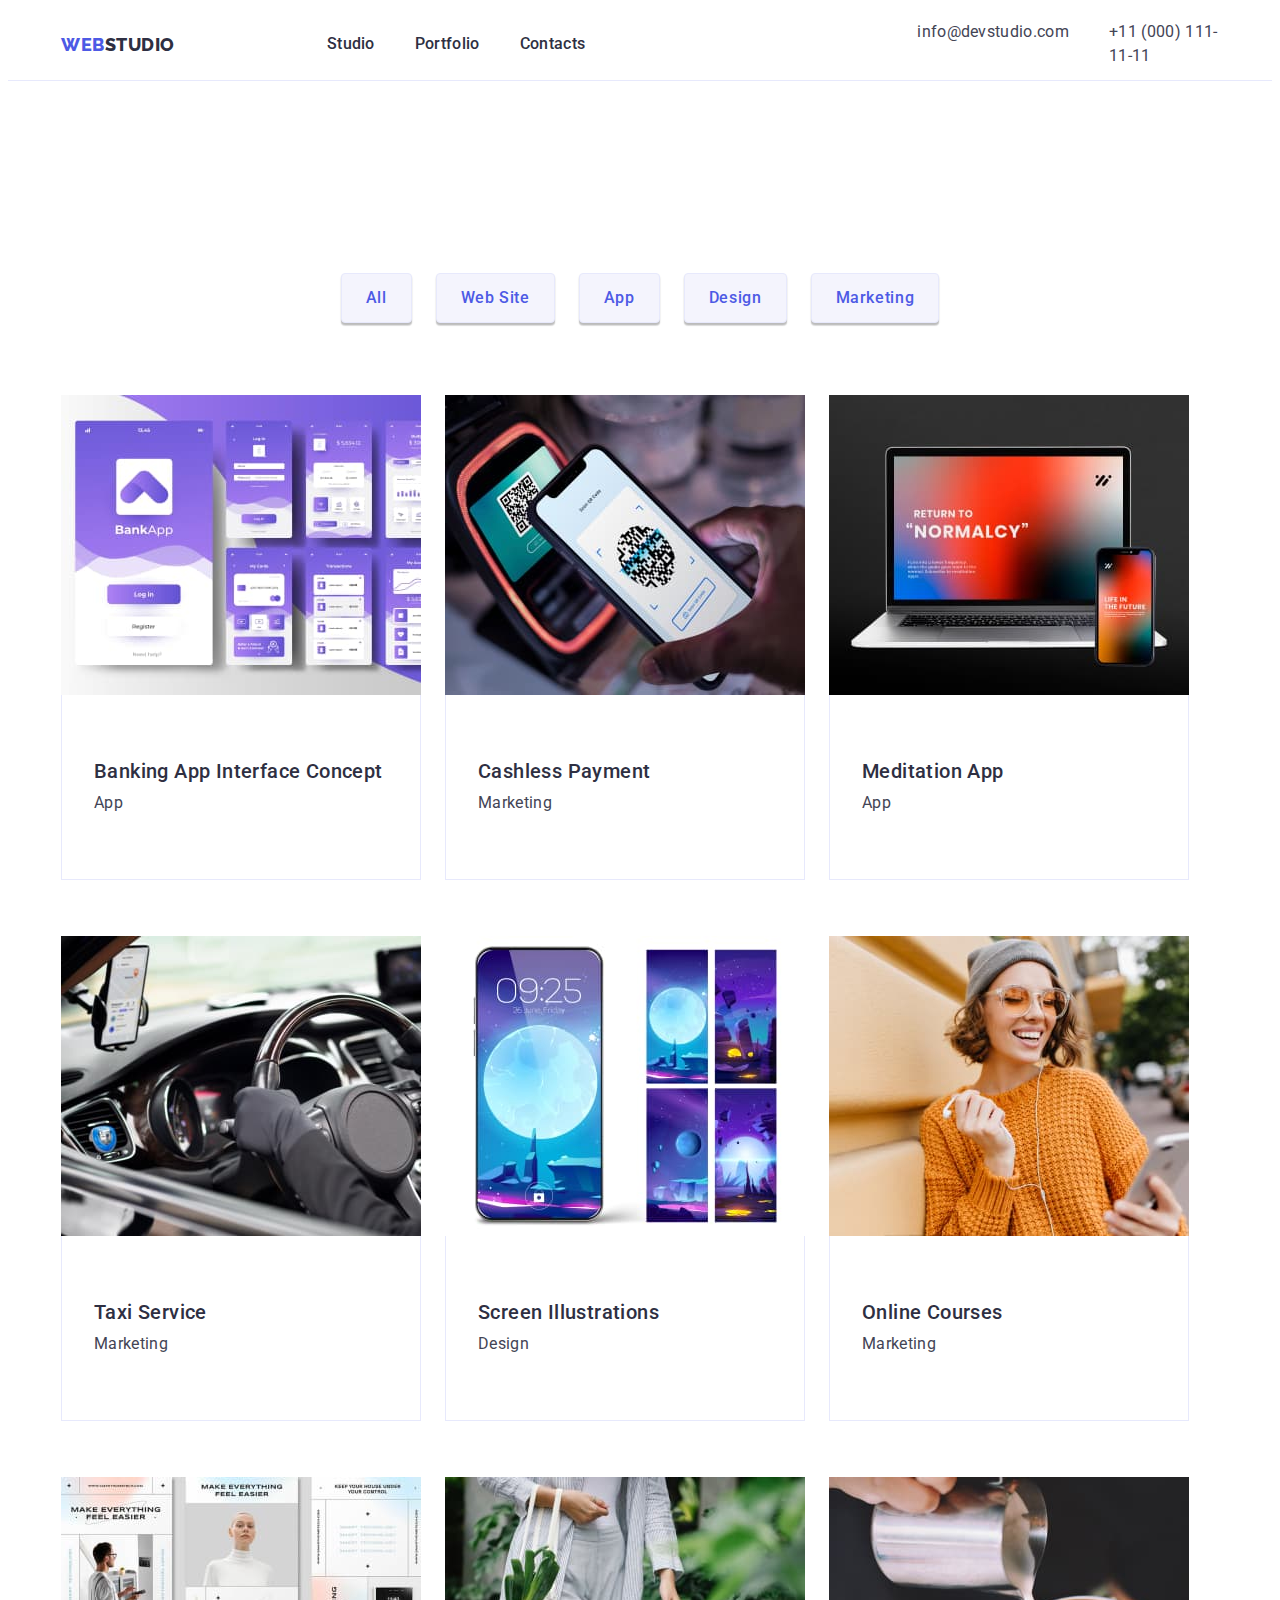
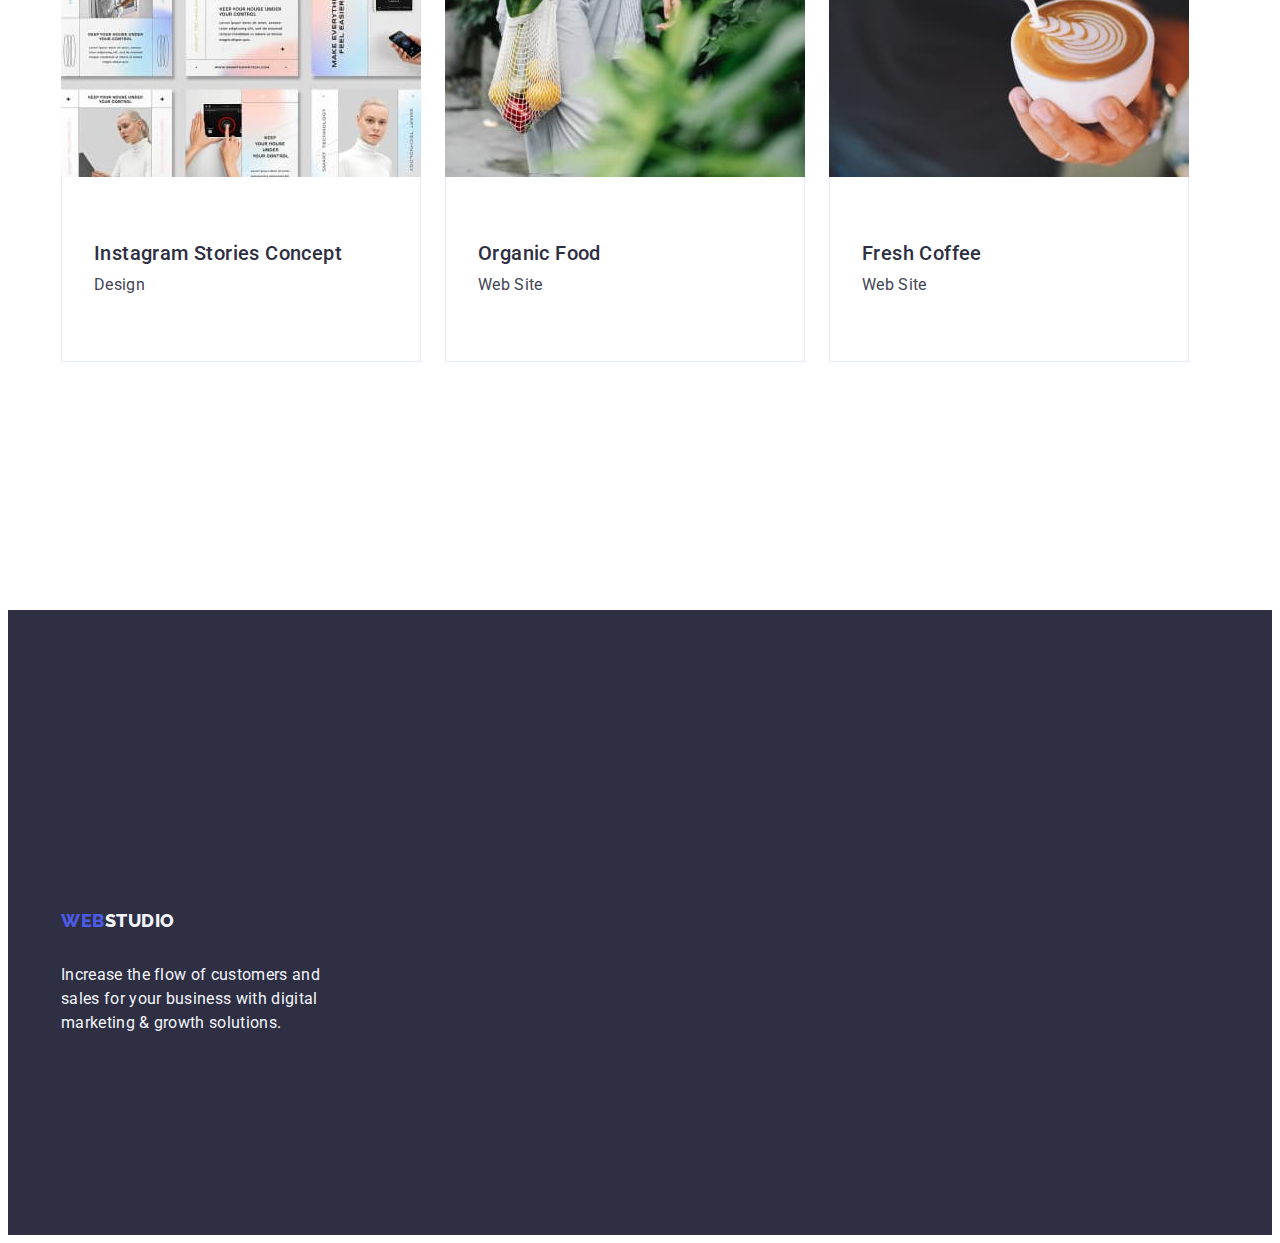
==== commit a653132f: "changes" ====
--- a/portfolio.html
+++ b/portfolio.html
@@ -45,48 +45,47 @@
     </ul>
 <ul class="phone-list list">
     <li class="phone-item"><a href="" class="link"><img src="./images/Bankapp.jpg" alt="Bank app" width="360" height="300" /> 
-            <h2 class="list-title">Banking App Interface Concept</h2>
-            <p class="list-text">App</p> 
+            <div class="container-text"><h2 class="list-title">Banking App Interface Concept</h2>
+            <p class="list-text">App</p></div>
     </a>
     </li>
     <li class="phone-item"><a href="" class="link"><img src="./images/Payment.jpg" alt="Payment" width="360" height="300" />
-            <h2 class="list-title">Cashless Payment</h2>
-            <p class="list-text">Marketing</p>
+            <div class="container-text"><h2 class="list-title">Cashless Payment</h2>         <p class="list-text">Marketing</p></div>
     </a>
     </li>
     <li class="phone-item"><a href="" class="link"><img src="./images/Meditationapp.jpg" alt="Meditation" width="360" height="300" />
-            <h2 class="list-title">Meditation App</h2>
-            <p class="list-text">App</p>
-    </a> 
+<div class="container-text"><h2 class="list-title">Meditation App</h2>  <p class="list-text">App</p></div>
+    </a>
     </li>
         <li class="phone-item"><a href="" class="link"><img src="./images/Taxidriver.jpg" alt="Taxi" width="360" height="300" />
-            <h2 class="list-title">Taxi Service</h2>
-            <p class="list-text">Marketing</p>
+            <div class="container-text"><h2 class="list-title">Taxi Service</h2>
+            <p class="list-text">Marketing</p></div>
         </a>
         <li class="phone-item"><a href="" class="link"><img src="./images/Screen.jpg" alt="Screen" width="360" height="300" />
-            <h2 class="list-title">Screen Illustrations</h2>
-            <p class="list-text">Design</p>
+            <div class="container-text"><h2 class="list-title">Screen Illustrations</h2>
+            <p class="list-text">Design</p></div>
         </a>
         </li>
         <li class="phone-item"><a href="" class="link"><img src="./images/Online.jpg" alt="Online" width="360" height="300" />
-            <h2 class="list-title">Online Courses</h2>
-            <p class="list-text">Marketing</p>
+            
+<div class="container-text"><h2 class="list-title">Online Courses</h2>
+            <p class="list-text">Marketing</p></div>
         </a>
         </li>
     
         <li class="phone-item"><a href="" class="link"><img src="./images/Insstory.jpg" alt="Ins story" width="360" height="300" />
-            <h2 class="list-title">Instagram Stories Concept</h2>
-            <p class="list-text">Design</p>
+<div class="container-text"><h2 class="list-title">Instagram Stories Concept</h2>
+            <p class="list-text">Design</p></div>
         </a>
         </li>
         <li class="phone-item"><a href="" class="link"><img src="./images/Organicfood.jpg" alt="Organic food" width="360" height="300"/> 
-            <h2 class="list-title">Organic Food</h2>
-            <p class="list-text">Web Site</p>
+            <div class="container-text"><h2 class="list-title">Organic Food</h2>
+            <p class="list-text">Web Site</p></div>
             </a>
       </li>
-        <li class="phone-item"><a href="" class="link"><img src="./images/Freshcoffee.jpg" alt="Fresh coffee" width="360" height="300"/>
-            <h2 class="list-title">Fresh Coffee</h2>
-            <p class="list-text">Web Site</p>
+        <li class="phone-item"><div href="" class="link"><img src="./images/Freshcoffee.jpg" alt="Fresh coffee" width="360" height="300"/>
+            <div class="container-text"><h2 class="list-title">Fresh Coffee</h2>
+            <p class="list-text">Web Site</p></div>
         </a>
         </li>
 </ul>
--- a/css/styles.css
+++ b/css/styles.css
@@ -6,6 +6,7 @@
   --color-back: #f4f4f4;
   --color-btn: #f4f4fd;
   --color-ground: #ffffff;
+  --color-border: #e7e9fc;
 }
 p,
 h1,
@@ -22,6 +23,9 @@
   margin-top: 0;
   margin-bottom: 0;
   padding-left: 0;
+}
+img {
+  display: block;
 }
 body {
   font-family: "Roboto", sans-serif;
@@ -84,6 +88,7 @@
   text-transform: uppercase;
   padding-top: 25.5px;
   padding-bottom: 25.5px;
+  margin-right: 76px;
 }
 .header-container {
   display: flex;
@@ -143,7 +148,7 @@
 /** ------Hero ------ **/
 .hero {
   background: var(--brand-color);
-  padding: 188px 472px;
+  padding: 188px 0;
 }
 .hero-title {
   color: var(--color-text);
@@ -170,6 +175,9 @@
   padding: 16px 32px;
   border-radius: 4px;
   margin: 0 auto;
+  min-width: 169px;
+  height: 56px;
+  border: none;
 }
 .hero-btn:hover,
 .hero-btn:focus {
@@ -177,6 +185,9 @@
 }
 
 /**------Feature-----**/
+.feature {
+  padding: 120px 0;
+}
 .feature-title {
   color: var(--brand-color);
   font-size: 20px;
@@ -207,6 +218,9 @@
 }
 
 /**-----Section 3 What we are doing----**/
+.do-section {
+  padding-bottom: 120px;
+}
 .do-title {
   color: var(--brand-color);
   font-size: 36px;
@@ -216,7 +230,7 @@
   letter-spacing: 0.02em;
   text-transform: capitalize;
   margin: 0 auto;
-  padding-bottom: 72px;
+  margin-bottom: 72px;
 }
 .do-list-item {
   width: calc((100%-24px * 2) / 3);
@@ -233,6 +247,7 @@
 /**-----Section 4 Team ------**/
 .team {
   background-color: #f4f4fd;
+  padding: 120px 0;
 }
 .team-item {
   background-color: var(--color-ground);
@@ -260,6 +275,7 @@
   margin: 0 auto;
   padding-bottom: 72px;
   padding-top: 72px;
+  margin-bottom: 72px;
 
   text-align: center;
 }
@@ -287,7 +303,11 @@
   margin: 0 auto;
 }
 
-/**--------FILTRES--------*/
+/**--------FILTRES--------**/
+.filters {
+  padding-top: 96px;
+  padding-bottom: 120px;
+}
 .filters-list {
   display: flex;
   gap: 24px;
@@ -308,24 +328,31 @@
   background: var(--color-btn);
   box-shadow: 0px 2px 2px 0px rgba(0, 0, 0, 0.12),
     0px 2px 1px 0px rgba(0, 0, 0, 0.08), 0px 3px 1px 0px rgba(0, 0, 0, 0.1);
+  border: 1px solid var(--color-border);
 }
 .filters-btn:hover,
 .filters-btn:focus {
   background-color: #404bbf;
   color: var(--color-ground);
+  border: 1px solid transparent;
 }
 .phone-list {
   display: flex;
   gap: 48px 24px;
   margin-top: 72px;
   flex-wrap: wrap;
-  padding-bottom: 120px;
+  margin-bottom: 120px;
 }
 
 .phone-item {
-  border: 1px solid #e7e9fc;
   background: var(--color-text #fff);
   width: 360px;
+}
+.container-text {
+  padding: 32px 16px;
+  border: 1px solid #e7e9fc;
+  border-top: none;
+  margin-bottom: 8px;
 }
 .list-title {
   color: var(--brand-color);
@@ -351,6 +378,7 @@
 /**------FOOTER-----**/
 .footer {
   background-color: var(--brand-color);
+  padding: 100px 0;
 }
 
 .footer-logo {
